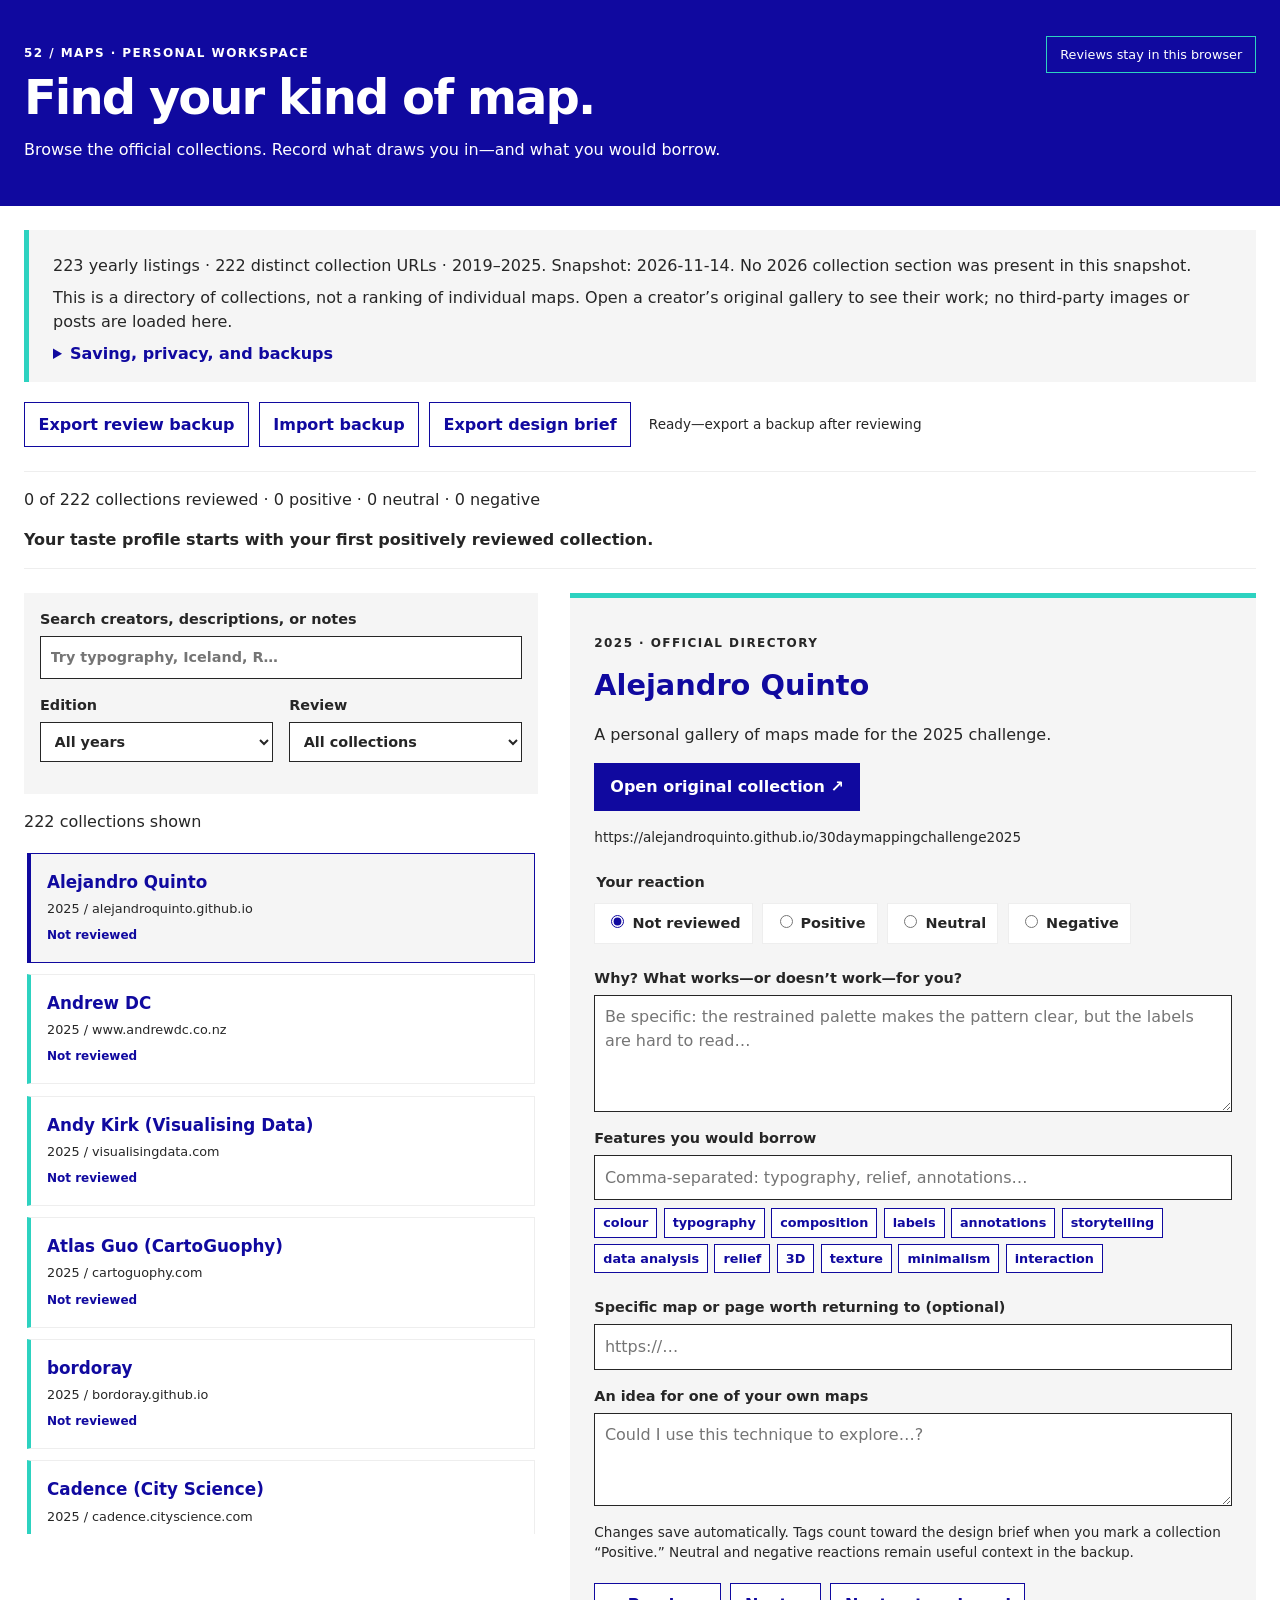
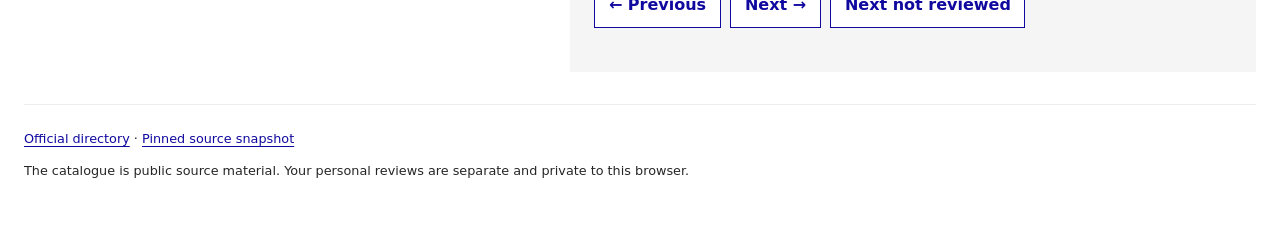
==== tools/collection-review/index.html @ 0d5b73ef "Track all official collections and add private opinion review tool" ====
<!doctype html>
<html lang="en">
<head>
  <meta charset="utf-8"><meta name="viewport" content="width=device-width,initial-scale=1">
  <title>Map inspiration · Private review</title>
  <link rel="stylesheet" href="review.css">
  <script src="catalog.js" defer></script><script src="model.js" defer></script><script src="review.js" defer></script>
</head>
<body>
<header><div><p class="eyebrow">52 / MAPS · PERSONAL WORKSPACE</p><h1>Find your kind of map.</h1>
<p>Browse the official collections. Record what draws you in—and what you would borrow.</p></div>
<span class="private-badge">Reviews stay in this browser</span></header>
<main>
  <section class="intro" aria-label="About this collection">
    <p id="coverage"></p>
    <p>This is a directory of collections, not a ranking of individual maps. Open a creator’s original gallery to see their work; no third-party images or posts are loaded here.</p>
    <details><summary>Saving, privacy, and backups</summary><p>Your reactions and notes are saved only in this browser, on this device. Clearing browser data or using another browser can hide or remove them. Export a backup regularly. Nothing is sent to the public website or to the creators.</p><p>Import merges your backup, keeping the newer version of each review. “Export design brief” turns your positively reviewed collections and chosen features into a Markdown brief you can share in this chat.</p><p>Keep using the same file location or local preview address so the browser can find its saved reviews.</p></details>
  </section>
  <section class="toolbar" aria-label="Review backups">
    <button id="export">Export review backup</button><label class="file-button" for="import">Import backup<input id="import" type="file" accept="application/json,.json"></label><button id="brief">Export design brief</button>
    <span id="save-status" role="status" aria-live="polite"></span>
  </section>
  <p id="notice" class="notice" role="alert" hidden></p>
  <section class="progress-section" aria-label="Your progress"><p id="progress"></p><div id="feature-summary"></div></section>
  <div class="workspace">
    <section class="browse" aria-label="Collection browser">
      <div class="filters">
        <label>Search creators, descriptions, or notes<input id="search" type="search" placeholder="Try typography, Iceland, R…"></label>
        <div class="filter-row"><label>Edition<select id="year"><option value="">All years</option></select></label>
        <label>Review<select id="reaction"><option value="">All collections</option><option value="unreviewed">Not reviewed</option><option value="positive">Positive</option><option value="neutral">Neutral</option><option value="negative">Negative</option></select></label></div>
      </div>
      <p id="result-count" aria-live="polite"></p><div id="collection-list" class="collection-list"></div>
      <noscript>Enable JavaScript to browse the catalogue and save reviews. The complete catalogue is also available in data/community/collection_tracker.csv.</noscript>
    </section>
    <section class="inspector" aria-labelledby="selected-title">
      <p class="eyebrow" id="selected-years"></p><h2 id="selected-title">Choose a collection</h2><p id="selected-description"></p>
      <p><a id="source-link" class="source-link" target="_blank" rel="noopener noreferrer">Open original collection ↗</a></p><p id="selected-host" class="muted"></p>
      <div id="per-year-listings"></div>
      <form id="review-form">
        <fieldset><legend>Your reaction</legend><div class="reactions">
          <label><input type="radio" name="rating" value="unreviewed" checked> Not reviewed</label>
          <label><input type="radio" name="rating" value="positive"> Positive</label>
          <label><input type="radio" name="rating" value="neutral"> Neutral</label>
          <label><input type="radio" name="rating" value="negative"> Negative</label>
        </div></fieldset>
        <label for="why">Why? What works—or doesn’t work—for you?</label><textarea id="why" rows="4" placeholder="Be specific: the restrained palette makes the pattern clear, but the labels are hard to read…"></textarea>
        <label for="features">Features you would borrow</label><input id="features" type="text" placeholder="Comma-separated: typography, relief, annotations…">
        <div id="feature-suggestions" class="feature-suggestions" aria-label="Suggested feature tags"></div>
        <label for="map-url">Specific map or page worth returning to (optional)</label><input id="map-url" type="url" placeholder="https://…">
        <label for="inspiration">An idea for one of your own maps</label><textarea id="inspiration" rows="3" placeholder="Could I use this technique to explore…?"></textarea>
        <p class="muted">Changes save automatically. Tags count toward the design brief when you mark a collection “Positive.” Neutral and negative reactions remain useful context in the backup.</p>
      </form>
      <div class="next-row"><button id="previous">← Previous</button><button id="next">Next →</button><button id="next-unreviewed">Next not reviewed</button></div>
    </section>
  </div>
  <footer><a id="directory-link" target="_blank" rel="noopener noreferrer">Official directory</a> · <a id="snapshot-link" target="_blank" rel="noopener noreferrer">Pinned source snapshot</a><p>The catalogue is public source material. Your personal reviews are separate and private to this browser.</p></footer>
</main>
</body></html>
---- tools/collection-review/review.css ----
:root { --blue:#10099f; --teal:#2dd2c0; --yellow:#fac55b; --pink:#d61f69; --paper:#f5f5f5; --panel:#eeeeee; --ink:#262626; --white:#ffffff; }
* { box-sizing:border-box; }
body { margin:0; background:var(--white); color:var(--ink); font:16px/1.5 system-ui,sans-serif; }
header { background:var(--blue); color:var(--white); padding:2.25rem max(1.5rem,calc((100vw - 1400px)/2)); display:flex; gap:2rem; justify-content:space-between; align-items:start; }
h1 { font-size:clamp(2rem,4vw,3rem); letter-spacing:-.04em; line-height:1.05; margin:.6rem 0 1rem; }
header p { margin:.5rem 0; }
.eyebrow { font-size:.75rem; letter-spacing:.12em; font-weight:800; }
.private-badge { border:1px solid var(--teal); padding:.5rem .8rem; white-space:nowrap; font-size:.8rem; }
main { max-width:1448px; padding:1.5rem; margin:auto; }
a { color:var(--blue); text-underline-offset:.2em; overflow-wrap:anywhere; }
button,input,select,textarea,.file-button { font:inherit; }
button,.file-button { cursor:pointer; border:1px solid var(--blue); background:var(--white); color:var(--blue); padding:.6rem .85rem; font-weight:650; }
button:hover,.file-button:hover { background:var(--paper); }
button:disabled { opacity:.5; cursor:default; }
:focus-visible { outline:3px solid var(--yellow); outline-offset:3px; }
.intro { border-left:5px solid var(--teal); background:var(--paper); padding:1rem 1.5rem; }
.intro p { margin:.5rem 0; }
summary { color:var(--blue); cursor:pointer; font-weight:700; }
.toolbar,.next-row { display:flex; flex-wrap:wrap; gap:.6rem; align-items:center; margin:1.25rem 0; }
.file-button input { position:absolute; width:1px; height:1px; overflow:hidden; clip-path:inset(50%); }
.file-button:focus-within { outline:3px solid var(--yellow); outline-offset:3px; }
#save-status { font-size:.85rem; margin-left:.5rem; }
.notice { border:2px solid var(--pink); padding:1rem; background:var(--paper); }
.progress-section { border-top:1px solid var(--panel); border-bottom:1px solid var(--panel); margin:1.5rem 0; padding-bottom:1rem; }
.workspace { display:grid; grid-template-columns:minmax(300px, .9fr) minmax(360px,1.2fr); gap:2rem; align-items:start; }
.browse { min-width:0; }
.filters { background:var(--paper); padding:1rem; }
label { display:block; font-size:.9rem; font-weight:650; }
input:not([type=radio]):not([type=file]),select,textarea { display:block; border:1px solid var(--ink); padding:.6rem; width:100%; background:var(--white); color:var(--ink); border-radius:0; margin:.35rem 0 1rem; }
textarea { resize:vertical; }
.filter-row { display:grid; grid-template-columns:1fr 1fr; gap:1rem; }
.collection-list { max-height:76vh; overflow:auto; padding:3px; }
.collection { display:block; width:100%; text-align:left; border:1px solid var(--panel); border-left:4px solid var(--teal); margin-bottom:.7rem; padding:1rem; background:var(--white); }
.collection[aria-pressed=true] { border-color:var(--blue); background:var(--paper); }
.collection strong { display:block; font-size:1.05rem; }
.collection .meta { display:block; margin:.25rem 0; font-size:.8rem; color:var(--ink); font-weight:400; overflow-wrap:anywhere; }
.collection .reaction-label { font-size:.75rem; font-weight:750; color:var(--blue); }
.inspector { background:var(--paper); padding:1.5rem; border-top:5px solid var(--teal); min-width:0; }
.inspector h2 { margin:.4rem 0 1rem; color:var(--blue); font-size:1.8rem; overflow-wrap:anywhere; }
.source-link { display:inline-block; background:var(--blue); padding:.75rem 1rem; color:var(--white); font-weight:750; text-decoration:none; }
.source-link:hover { background:var(--teal); color:var(--blue); }
.muted { font-size:.85rem; }
#selected-host { overflow-wrap:anywhere; }
fieldset { border:0; padding:0; margin:1.5rem 0; }
legend { font-size:.9rem; font-weight:750; margin-bottom:.6rem; }
.reactions { display:flex; flex-wrap:wrap; gap:.6rem; }
.reactions label { background:var(--white); padding:.5rem .7rem; border:1px solid var(--panel); }
input[type=radio] { accent-color:var(--blue); }
.feature-suggestions { display:flex; flex-wrap:wrap; gap:.4rem; margin:-.5rem 0 1.5rem; }
.feature-suggestions button,.tag { padding:.25rem .5rem; font-size:.8rem; }
.feature-suggestions button[aria-pressed=true] { background:var(--blue); color:var(--white); }
.tag { display:inline-block; background:var(--teal); color:var(--blue); margin:.2rem .4rem .2rem 0; font-weight:650; }
footer { border-top:1px solid var(--panel); margin-top:2rem; padding:1.5rem 0; font-size:.8rem; }
@media(max-width:820px) { .workspace { grid-template-columns:1fr; gap:1rem; } header { display:block; } .private-badge { display:inline-block; margin-top:1rem; } .collection-list { max-height:320px; } main { padding:1rem; } }
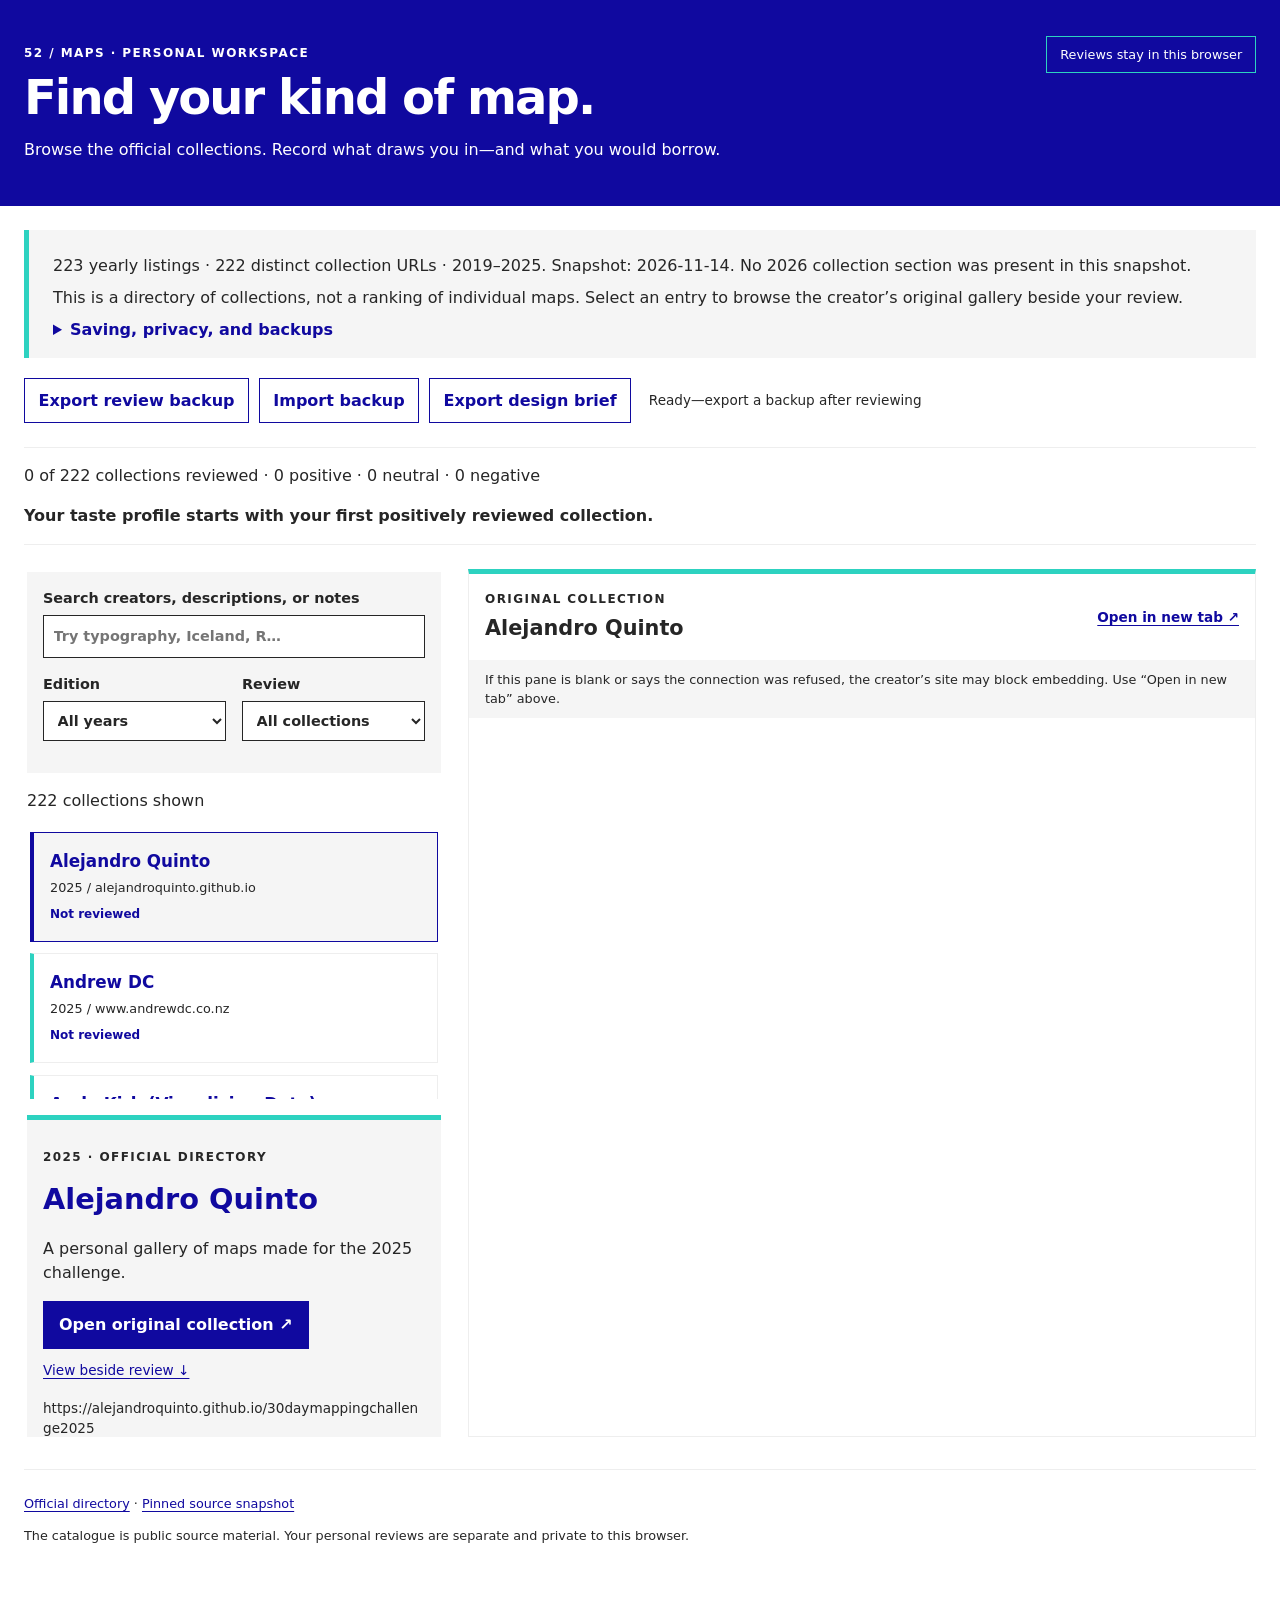
==== commit db010027: "Browse original map collections beside private reviews" ====
--- a/tools/collection-review/index.html
+++ b/tools/collection-review/index.html
@@ -13,8 +13,8 @@
 <main>
   <section class="intro" aria-label="About this collection">
     <p id="coverage"></p>
-    <p>This is a directory of collections, not a ranking of individual maps. Open a creator’s original gallery to see their work; no third-party images or posts are loaded here.</p>
-    <details><summary>Saving, privacy, and backups</summary><p>Your reactions and notes are saved only in this browser, on this device. Clearing browser data or using another browser can hide or remove them. Export a backup regularly. Nothing is sent to the public website or to the creators.</p><p>Import merges your backup, keeping the newer version of each review. “Export design brief” turns your positively reviewed collections and chosen features into a Markdown brief you can share in this chat.</p><p>Keep using the same file location or local preview address so the browser can find its saved reviews.</p></details>
+    <p>This is a directory of collections, not a ranking of individual maps. Select an entry to browse the creator’s original gallery beside your review.</p>
+    <details><summary>Saving, privacy, and backups</summary><p>Your reactions and notes are saved only in this browser, on this device. Clearing browser data or using another browser can hide or remove them. Export a backup regularly. Your reviews are not sent to the public website or to the creators. The original-gallery pane loads the creator’s website directly; its usual cookies and network requests may apply.</p><p>Import merges your backup, keeping the newer version of each review. “Export design brief” turns your positively reviewed collections and chosen features into a Markdown brief you can share in this chat.</p><p>Keep using the same file location or local preview address so the browser can find its saved reviews.</p></details>
   </section>
   <section class="toolbar" aria-label="Review backups">
     <button id="export">Export review backup</button><label class="file-button" for="import">Import backup<input id="import" type="file" accept="application/json,.json"></label><button id="brief">Export design brief</button>
@@ -23,6 +23,7 @@
   <p id="notice" class="notice" role="alert" hidden></p>
   <section class="progress-section" aria-label="Your progress"><p id="progress"></p><div id="feature-summary"></div></section>
   <div class="workspace">
+    <div class="review-sidebar">
     <section class="browse" aria-label="Collection browser">
       <div class="filters">
         <label>Search creators, descriptions, or notes<input id="search" type="search" placeholder="Try typography, Iceland, R…"></label>
@@ -34,7 +35,7 @@
     </section>
     <section class="inspector" aria-labelledby="selected-title">
       <p class="eyebrow" id="selected-years"></p><h2 id="selected-title">Choose a collection</h2><p id="selected-description"></p>
-      <p><a id="source-link" class="source-link" target="_blank" rel="noopener noreferrer">Open original collection ↗</a></p><p id="selected-host" class="muted"></p>
+      <p><a id="source-link" class="source-link" target="_blank" rel="noopener noreferrer">Open original collection ↗</a> <a href="#original-panel" class="pane-jump">View beside review ↓</a></p><p id="selected-host" class="muted"></p>
       <div id="per-year-listings"></div>
       <form id="review-form">
         <fieldset><legend>Your reaction</legend><div class="reactions">
@@ -52,6 +53,12 @@
       </form>
       <div class="next-row"><button id="previous">← Previous</button><button id="next">Next →</button><button id="next-unreviewed">Next not reviewed</button></div>
     </section>
+    </div>
+    <section id="original-panel" class="original-panel" aria-labelledby="original-title">
+      <div class="original-heading"><div><p class="eyebrow">ORIGINAL COLLECTION</p><h2 id="original-title">Choose a collection</h2></div><a id="original-external" target="_blank" rel="noopener noreferrer">Open in new tab ↗</a></div>
+      <p class="embed-help">If this pane is blank or says the connection was refused, the creator’s site may block embedding. Use “Open in new tab” above.</p>
+      <iframe id="original-frame" title="Original collection" referrerpolicy="no-referrer" sandbox="allow-scripts allow-same-origin allow-forms allow-popups allow-popups-to-escape-sandbox" src="about:blank"></iframe>
+    </section>
   </div>
   <footer><a id="directory-link" target="_blank" rel="noopener noreferrer">Official directory</a> · <a id="snapshot-link" target="_blank" rel="noopener noreferrer">Pinned source snapshot</a><p>The catalogue is public source material. Your personal reviews are separate and private to this browser.</p></footer>
 </main>
--- a/tools/collection-review/review.css
+++ b/tools/collection-review/review.css
@@ -6,7 +6,7 @@
 header p { margin:.5rem 0; }
 .eyebrow { font-size:.75rem; letter-spacing:.12em; font-weight:800; }
 .private-badge { border:1px solid var(--teal); padding:.5rem .8rem; white-space:nowrap; font-size:.8rem; }
-main { max-width:1448px; padding:1.5rem; margin:auto; }
+main { max-width:1920px; padding:1.5rem; margin:auto; }
 a { color:var(--blue); text-underline-offset:.2em; overflow-wrap:anywhere; }
 button,input,select,textarea,.file-button { font:inherit; }
 button,.file-button { cursor:pointer; border:1px solid var(--blue); background:var(--white); color:var(--blue); padding:.6rem .85rem; font-weight:650; }
@@ -22,20 +22,29 @@
 #save-status { font-size:.85rem; margin-left:.5rem; }
 .notice { border:2px solid var(--pink); padding:1rem; background:var(--paper); }
 .progress-section { border-top:1px solid var(--panel); border-bottom:1px solid var(--panel); margin:1.5rem 0; padding-bottom:1rem; }
-.workspace { display:grid; grid-template-columns:minmax(300px, .9fr) minmax(360px,1.2fr); gap:2rem; align-items:start; }
+.workspace { display:grid; grid-template-columns:minmax(340px,420px) minmax(0,1fr); gap:1.5rem; align-items:start; }
+.review-sidebar { min-width:0; max-height:calc(100dvh - 2rem); overflow:auto; padding:3px; }
+.original-panel { position:sticky; top:1rem; min-width:0; height:calc(100dvh - 2rem); min-height:450px; display:flex; flex-direction:column; border:1px solid var(--panel); border-top:5px solid var(--teal); background:var(--white); }
+.original-heading { padding:1rem; display:flex; flex-wrap:wrap; gap:.5rem 1rem; align-items:center; justify-content:space-between; }
+.original-heading h2 { margin:0; font-size:1.3rem; overflow-wrap:anywhere; }
+.original-heading .eyebrow { margin:0 0 .3rem; }
+.original-heading a { font-size:.85rem; font-weight:700; }
+.embed-help { margin:0; padding:.6rem 1rem; background:var(--paper); font-size:.8rem; }
+#original-frame { width:100%; flex:1; min-height:0; border:0; background:var(--white); }
+.pane-jump { display:inline-block; margin-top:.7rem; font-size:.85rem; }
 .browse { min-width:0; }
 .filters { background:var(--paper); padding:1rem; }
 label { display:block; font-size:.9rem; font-weight:650; }
 input:not([type=radio]):not([type=file]),select,textarea { display:block; border:1px solid var(--ink); padding:.6rem; width:100%; background:var(--white); color:var(--ink); border-radius:0; margin:.35rem 0 1rem; }
 textarea { resize:vertical; }
 .filter-row { display:grid; grid-template-columns:1fr 1fr; gap:1rem; }
-.collection-list { max-height:76vh; overflow:auto; padding:3px; }
+.collection-list { max-height:30vh; min-height:180px; overflow:auto; padding:3px; }
 .collection { display:block; width:100%; text-align:left; border:1px solid var(--panel); border-left:4px solid var(--teal); margin-bottom:.7rem; padding:1rem; background:var(--white); }
 .collection[aria-pressed=true] { border-color:var(--blue); background:var(--paper); }
 .collection strong { display:block; font-size:1.05rem; }
 .collection .meta { display:block; margin:.25rem 0; font-size:.8rem; color:var(--ink); font-weight:400; overflow-wrap:anywhere; }
 .collection .reaction-label { font-size:.75rem; font-weight:750; color:var(--blue); }
-.inspector { background:var(--paper); padding:1.5rem; border-top:5px solid var(--teal); min-width:0; }
+.inspector { background:var(--paper); padding:1rem; border-top:5px solid var(--teal); min-width:0; margin-top:1rem; }
 .inspector h2 { margin:.4rem 0 1rem; color:var(--blue); font-size:1.8rem; overflow-wrap:anywhere; }
 .source-link { display:inline-block; background:var(--blue); padding:.75rem 1rem; color:var(--white); font-weight:750; text-decoration:none; }
 .source-link:hover { background:var(--teal); color:var(--blue); }
@@ -51,4 +60,4 @@
 .feature-suggestions button[aria-pressed=true] { background:var(--blue); color:var(--white); }
 .tag { display:inline-block; background:var(--teal); color:var(--blue); margin:.2rem .4rem .2rem 0; font-weight:650; }
 footer { border-top:1px solid var(--panel); margin-top:2rem; padding:1.5rem 0; font-size:.8rem; }
-@media(max-width:820px) { .workspace { grid-template-columns:1fr; gap:1rem; } header { display:block; } .private-badge { display:inline-block; margin-top:1rem; } .collection-list { max-height:320px; } main { padding:1rem; } }
+@media(max-width:820px) { .workspace { grid-template-columns:1fr; gap:1rem; } .review-sidebar { max-height:none; overflow:visible; } .original-panel { position:static; height:75dvh; min-height:400px; } header { display:block; } .private-badge { display:inline-block; margin-top:1rem; } .collection-list { max-height:320px; } main { padding:1rem; } }
